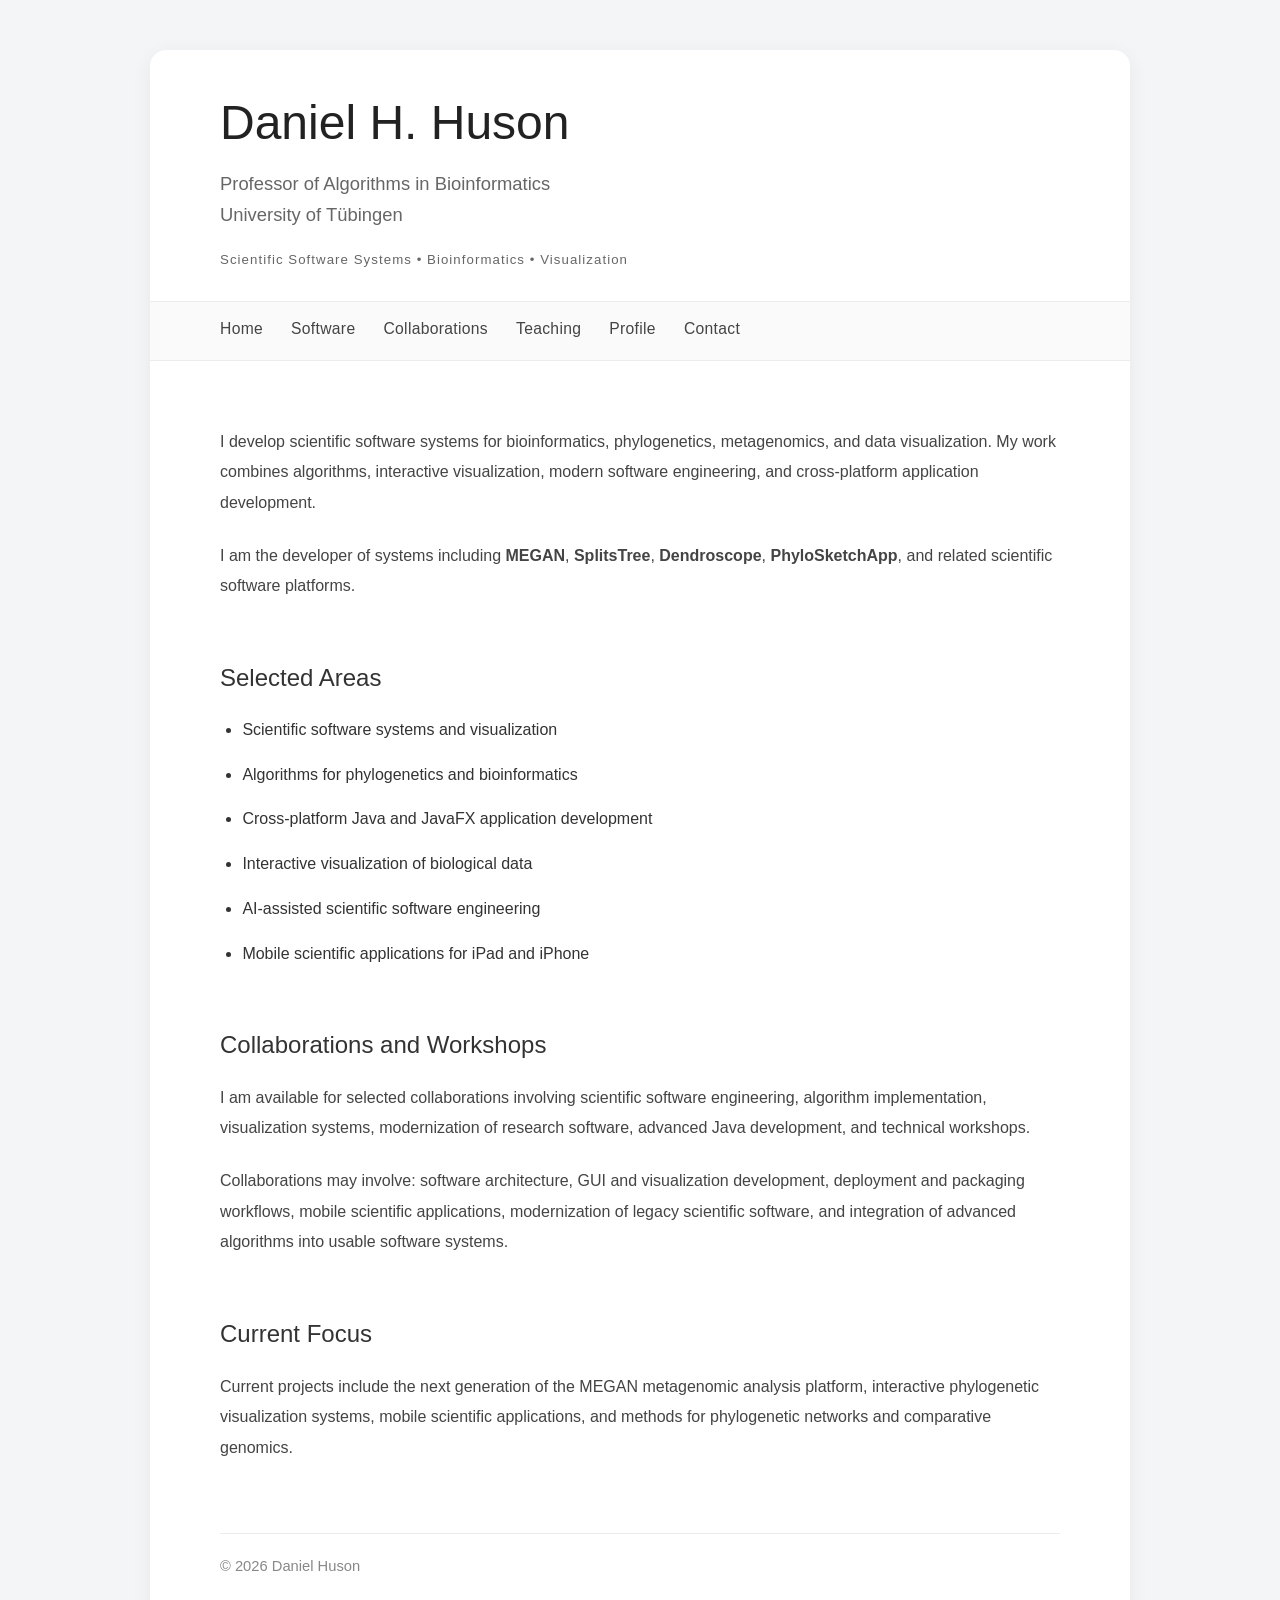
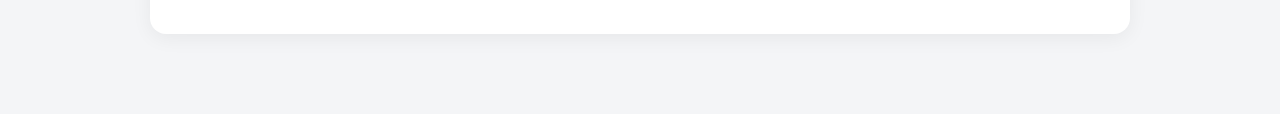
==== index.html @ 150fcbd6 "Update name in title and header to 'Daniel H. Huson'" ====
<!DOCTYPE html>
<html lang="en">

<head>
    <meta charset="UTF-8">
    <meta name="viewport" content="width=device-width, initial-scale=1.0">

    <title>Daniel H. Huson</title>

    <link rel="stylesheet" href="style.css">
</head>

<body>

<div class="container">

    <!-- Header -->

    <div class="header">

        <h1>Daniel H. Huson</h1>
<div class="subtitle">
    Professor of Algorithms in Bioinformatics<br>
    University of Tübingen

    <div class="tagline">
        Scientific Software Systems • Bioinformatics • Visualization
    </div>
</div>

    </div>

    <!-- Navigation -->

    <div class="navbar">
        <a href="index.html">Home</a>
        <a href="software.html">Software</a>
        <a href="collaborations.html">Collaborations</a>
        <a href="teaching.html">Teaching</a>
        <a href="profile.html">Profile</a>
        <a href="contact.html">Contact</a>
    </div>

    <!-- Main Content -->

    <div class="content">

        <p>
            I develop scientific software systems for bioinformatics,
            phylogenetics, metagenomics, and data visualization.
            My work combines algorithms, interactive visualization,
            modern software engineering, and cross-platform application development.
        </p>

        <p>
            I am the developer of systems including
            <strong>MEGAN</strong>,
            <strong>SplitsTree</strong>,
            <strong>Dendroscope</strong>,
            <strong>PhyloSketchApp</strong>,
            and related scientific software platforms.
        </p>

        <h2>Selected Areas</h2>

        <ul class="software-list">

            <li>
                Scientific software systems and visualization
            </li>

            <li>
                Algorithms for phylogenetics and bioinformatics
            </li>

            <li>
                Cross-platform Java and JavaFX application development
            </li>

            <li>
                Interactive visualization of biological data
            </li>

            <li>
                AI-assisted scientific software engineering
            </li>

            <li>
                Mobile scientific applications for iPad and iPhone
            </li>

        </ul>

        <h2>Collaborations and Workshops</h2>

        <p>
            I am available for selected collaborations involving
            scientific software engineering, algorithm implementation,
            visualization systems, modernization of research software,
            advanced Java development, and technical workshops.
        </p>

        <p>
            Collaborations may involve:
            software architecture,
            GUI and visualization development,
            deployment and packaging workflows,
            mobile scientific applications,
            modernization of legacy scientific software,
            and integration of advanced algorithms into usable software systems.
        </p>

        <h2>Current Focus</h2>

        <p>
            Current projects include the next generation of the
            MEGAN metagenomic analysis platform,
            interactive phylogenetic visualization systems,
            mobile scientific applications,
            and methods for phylogenetic networks and comparative genomics.
        </p>

        <!-- Footer -->

      <div class="footer">
    © <script>
        document.write(new Date().getFullYear())
    </script> Daniel Huson
</div>

    </div>

</div>

</body>

</html>
---- style.css ----
body {
    font-family: -apple-system, BlinkMacSystemFont, "Segoe UI", Helvetica, Arial, sans-serif;

    background-color: #f4f5f7;
    color: #333;

    margin: 0;
    padding: 0;
}

/* ---------- Main content card ---------- */

.container {
    max-width: 980px;

    margin: 50px auto 80px auto;

    background: white;

    border-radius: 16px;

    box-shadow:
        0 4px 20px rgba(0,0,0,0.06);

    padding: 0;
}

/* ---------- Header ---------- */

.header {
    padding: 45px 70px 30px 70px;

    border-bottom: 1px solid #ececec;
}

h1 {
    margin: 0;

    font-size: 3em;
    font-weight: 500;

    color: #222;
}

.subtitle {
    margin-top: 18px;

    font-size: 1.15em;
    line-height: 1.7;

    color: #666;
}

.tagline {
    margin-top: 18px;
    font-size: 0.72em;
    font-weight: 400;
    letter-spacing: 0.08em;
    color: #666;
}
/* ---------- Navigation ---------- */

.navbar {
    display: flex;
    gap: 28px;

    padding: 18px 70px;

    background: #fafafa;

    border-bottom: 1px solid #ececec;

    font-size: 0.98em;

    letter-spacing: 0.02em;
}

.navbar a {
    color: #444;

    text-decoration: none;

    padding-bottom: 4px;

    transition: all 0.15s ease;
}

.navbar a:hover {
    color: #000;

    border-bottom: 2px solid #4c78c2;
}

/* ---------- Content ---------- */

.content {
    padding: 50px 70px 60px 70px;
}

h2 {
    margin-top: 2.6em;
    margin-bottom: 1em;

    font-size: 1.5em;
    font-weight: 500;

    color: #333;
}

p {
    line-height: 1.9;

    margin-bottom: 1.4em;

    color: #444;
}

/* ---------- Lists ---------- */

.software-list {
    padding-left: 1.4em;
}

.software-list li {
    margin-bottom: 1em;

    line-height: 1.8;
}

/* ---------- Links ---------- */

a {
    color: #3366aa;
}

a:hover {
    color: #1d4f91;
}

/* ---------- Footer ---------- */

.footer {
    margin-top: 70px;

    padding-top: 24px;

    border-top: 1px solid #ececec;

    color: #888;

    font-size: 0.92em;
}

/* ---------- Mobile ---------- */

@media (max-width: 900px) {

    .header,
    .navbar,
    .content {
        padding-left: 30px;
        padding-right: 30px;
    }

    .navbar {
        flex-wrap: wrap;
        gap: 16px;
    }

    h1 {
        font-size: 2.2em;
    }
}

/* ---------- Cards ---------- */

.software-card,
.collaboration-card,
.topic-card,
.contact-card {
    margin-top: 2em;
    margin-bottom: 2em;
    padding: 28px 34px;
    background: #fafafa;
    border: 1px solid #ececec;
    border-radius: 12px;
    transition: all 0.15s ease;
}

.software-card:hover,
.collaboration-card:hover,
.topic-card:hover,
.contact-card:hover {
    box-shadow: 0 4px 16px rgba(0,0,0,0.06);
    transform: translateY(-2px);
}

.software-card h3,
.collaboration-card h3,
.topic-card h3,
.contact-card h3 {
    margin-top: 0;
    margin-bottom: 0.8em;
    font-size: 1.35em;
    font-weight: 500;
    color: #222;
}

.lead {
    font-size: 1.08em;
    color: #555;
}

.callout {
    margin-top: 2em;
    padding: 20px 24px;
    background: #f7f9fc;
    border-left: 4px solid #4c78c2;
    border-radius: 8px;
    line-height: 1.7;
    color: #444;
}

.software-image {

    width: 100%;

    max-width: 560px;

    display: block;

    margin-left: auto;
    margin-right: auto;

    margin-top: 1.5em;
    margin-bottom: 1.8em;

    border-radius: 10px;

    border: 1px solid #e5e5e5;

    box-shadow:
        0 2px 10px rgba(0,0,0,0.05);
}

.mobile-gallery {

    display: flex;

    gap: 24px;

    margin-top: 1.5em;
    margin-bottom: 2em;

    flex-wrap: wrap;
}

.mobile-image {

    width: 260px;

    border-radius: 18px;

    border: 1px solid #dddddd;

    box-shadow:
        0 2px 10px rgba(0,0,0,0.06);
}
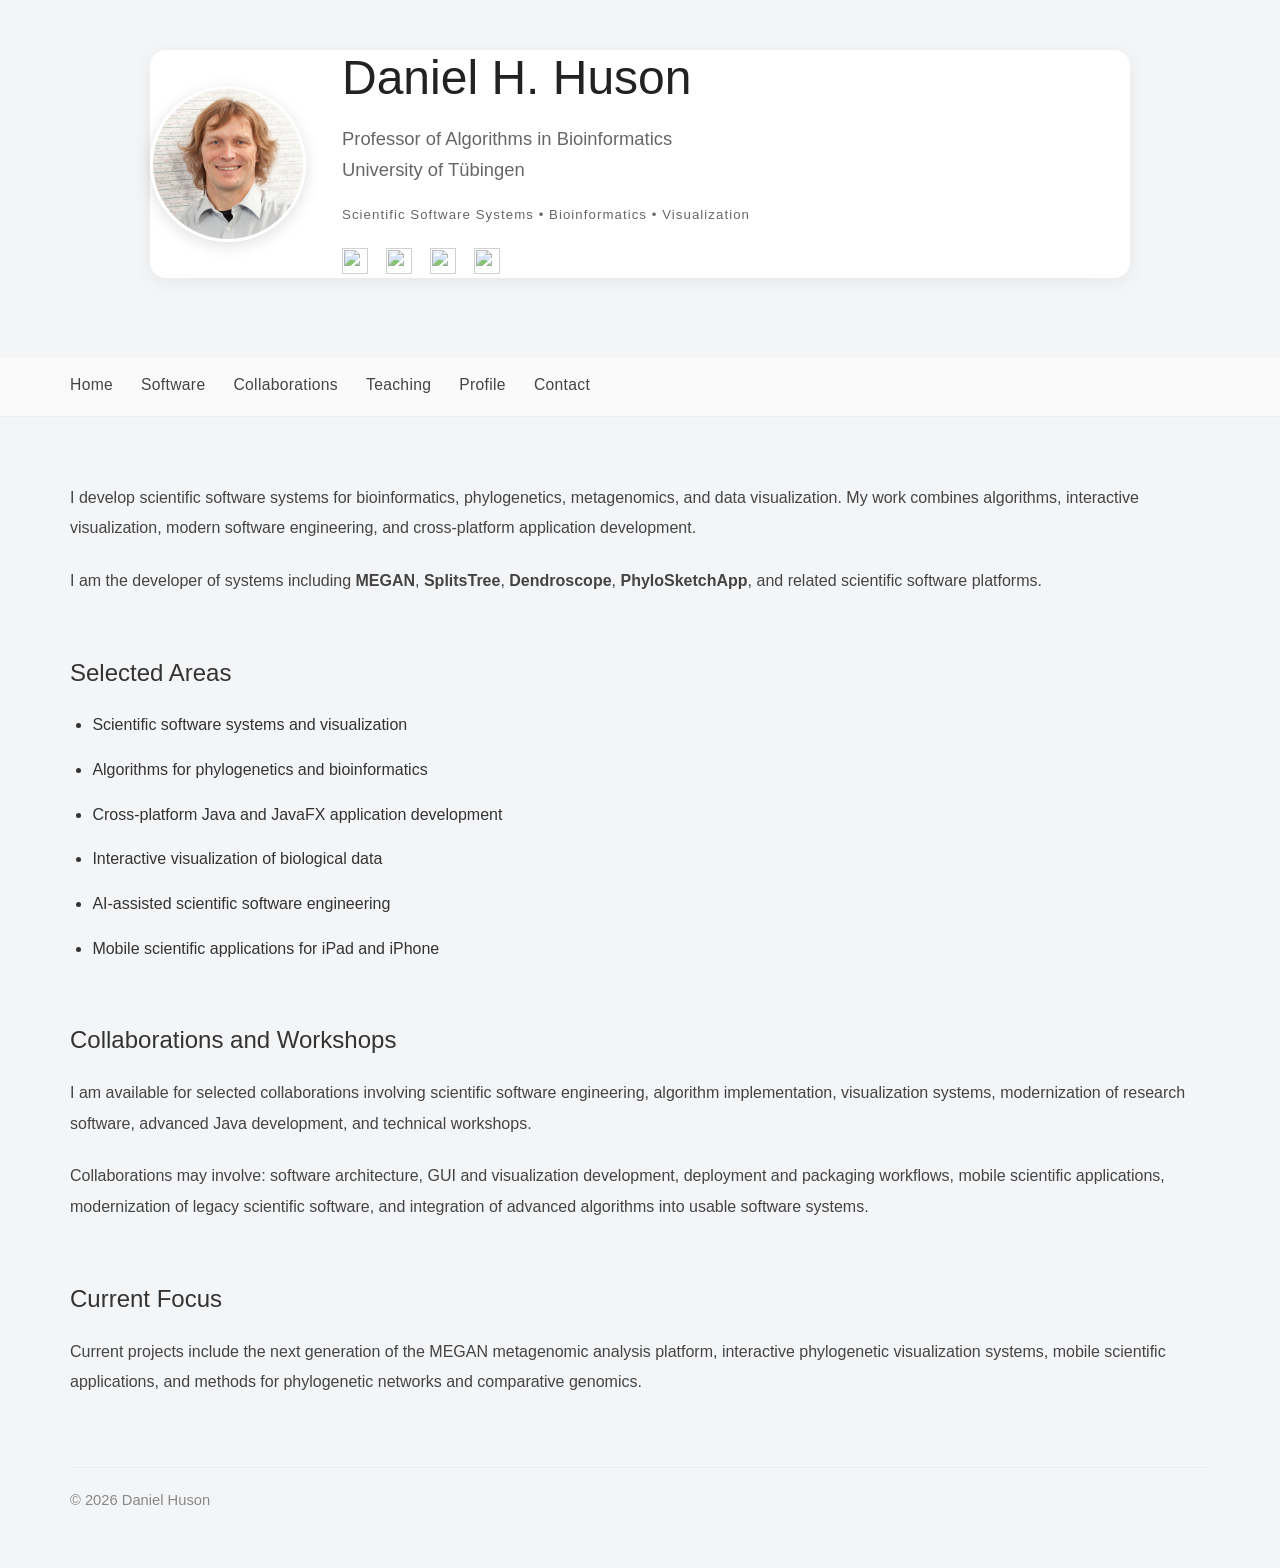
==== commit 72f47458: "Update header layout and add icon links" ====
--- a/index.html
+++ b/index.html
@@ -15,19 +15,46 @@
 <div class="container">
 
     <!-- Header -->
+<div class="header-layout">
 
-    <div class="header">
+    <img src="images/daniel-huson.jpg" class="profile-photo">
+
+    <div>
 
         <h1>Daniel H. Huson</h1>
-<div class="subtitle">
-    Professor of Algorithms in Bioinformatics<br>
-    University of Tübingen
 
-    <div class="tagline">
-        Scientific Software Systems • Bioinformatics • Visualization
+        <div class="subtitle">
+            Professor of Algorithms in Bioinformatics<br>
+            University of Tübingen
+
+            <div class="tagline">
+                Scientific Software Systems • Bioinformatics • Visualization
+            </div>
+        </div>
+
+        <div class="icon-links">
+
+            <a href="http://www-ab.cs.uni-tuebingen.de" title="University of Tübingen">
+                <img src="images/icon-university.svg" class="icon">
+            </a>
+
+            <a href="https://github.com/husonlab" title="GitHub">
+                <img src="images/icon-github.svg" class="icon">
+            </a>
+
+            <a href="https://scholar.google.com/citations?user=hLTZTG4AAAAJ&hl=en" title="Google Scholar">
+                <img src="images/icon-scholar.svg" class="icon">
+            </a>
+
+            <a href="mailto:daniel@huson.de" title="Email">
+                <img src="images/icon-email.svg" class="icon">
+            </a>
+
+        </div>
+
     </div>
+
 </div>
-
     </div>
 
     <!-- Navigation -->
--- a/style.css
+++ b/style.css
@@ -31,6 +31,30 @@
     padding: 45px 70px 30px 70px;
 
     border-bottom: 1px solid #ececec;
+}
+
+.header-layout {
+
+    display: flex;
+
+    align-items: center;
+
+    gap: 36px;
+}
+
+.profile-photo {
+
+    width: 150px;
+    height: 150px;
+
+    object-fit: cover;
+
+    border-radius: 50%;
+
+    border: 3px solid white;
+
+    box-shadow:
+        0 4px 16px rgba(0,0,0,0.12);
 }
 
 h1 {
@@ -266,3 +290,29 @@
     box-shadow:
         0 2px 10px rgba(0,0,0,0.06);
 }
+
+.icon-links {
+
+    display: flex;
+
+    gap: 18px;
+
+    margin-top: 22px;
+}
+
+.icon {
+
+    width: 26px;
+    height: 26px;
+
+    opacity: 0.72;
+
+    transition: all 0.15s ease;
+}
+
+.icon:hover {
+
+    opacity: 1.0;
+
+    transform: translateY(-1px);
+}
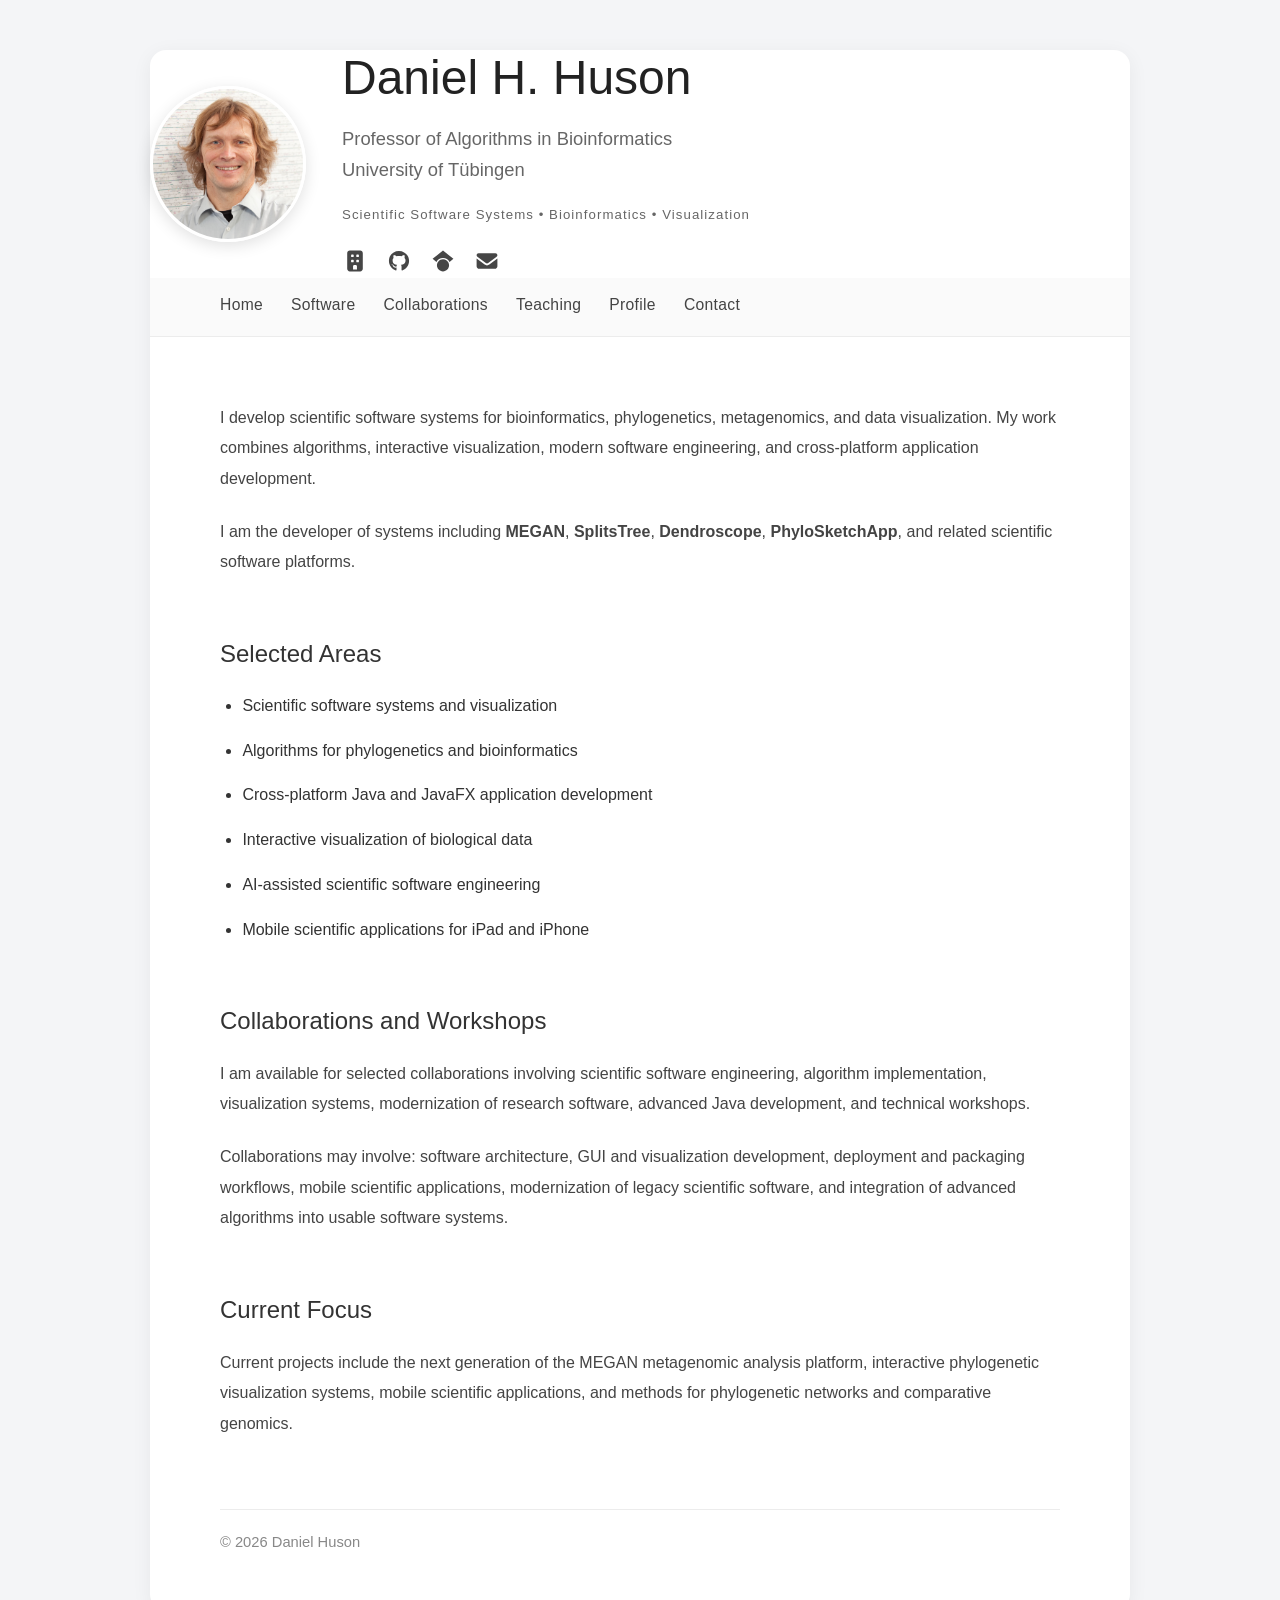
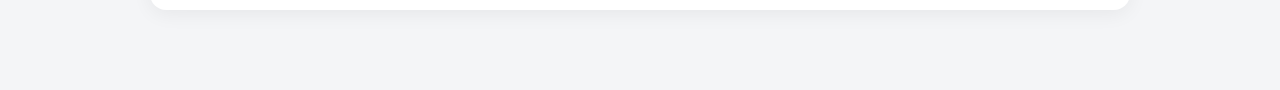
==== commit 10d4cc29: "Remove extra closing div tag in index.html" ====
--- a/index.html
+++ b/index.html
@@ -55,7 +55,7 @@
     </div>
 
 </div>
-    </div>
+   
 
     <!-- Navigation -->
 
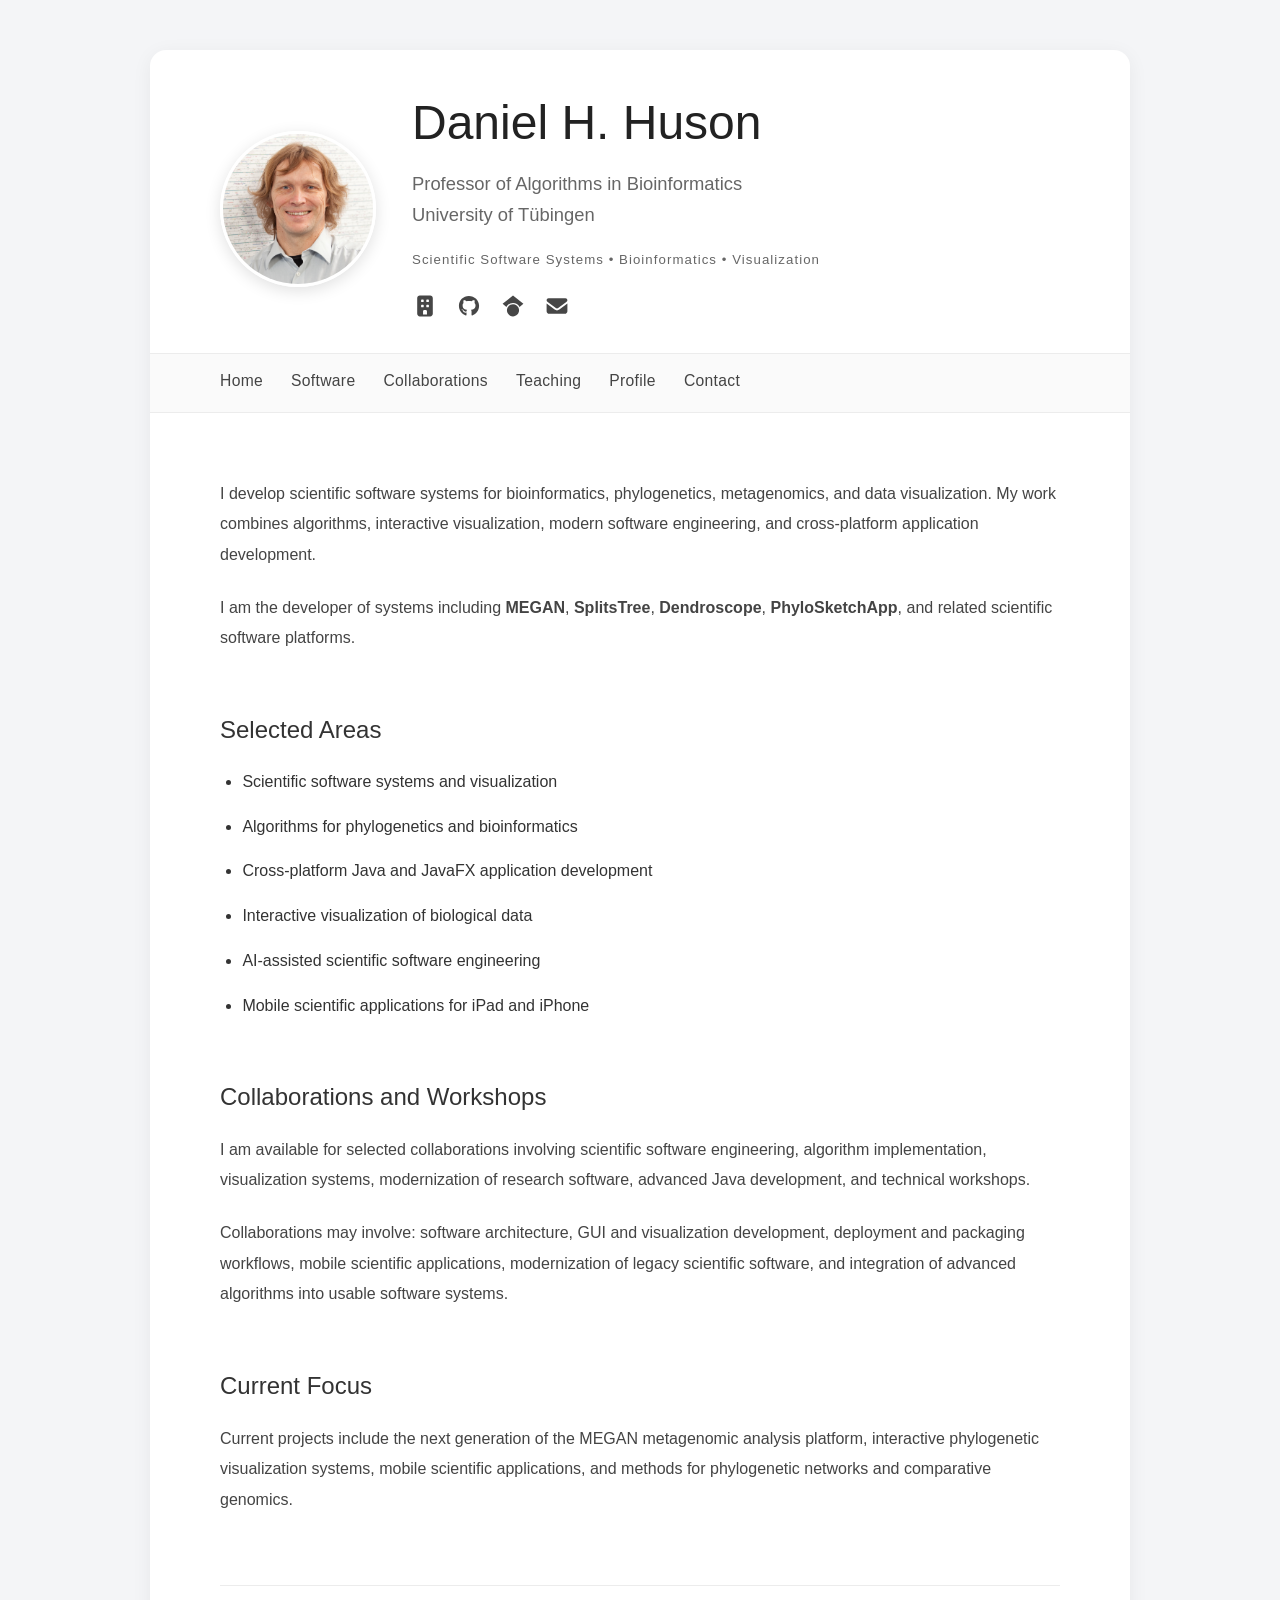
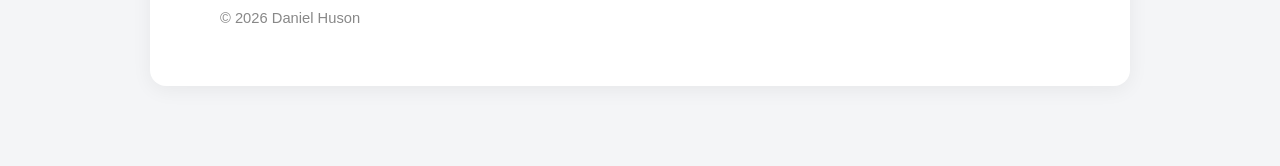
==== commit 83d9302e: "Update index.html" ====
--- a/index.html
+++ b/index.html
@@ -15,6 +15,7 @@
 <div class="container">
 
     <!-- Header -->
+    <div class="header">
 <div class="header-layout">
 
     <img src="images/daniel-huson.jpg" class="profile-photo">
@@ -51,9 +52,8 @@
             </a>
 
         </div>
-
     </div>
-
+</div>
 </div>
    
 
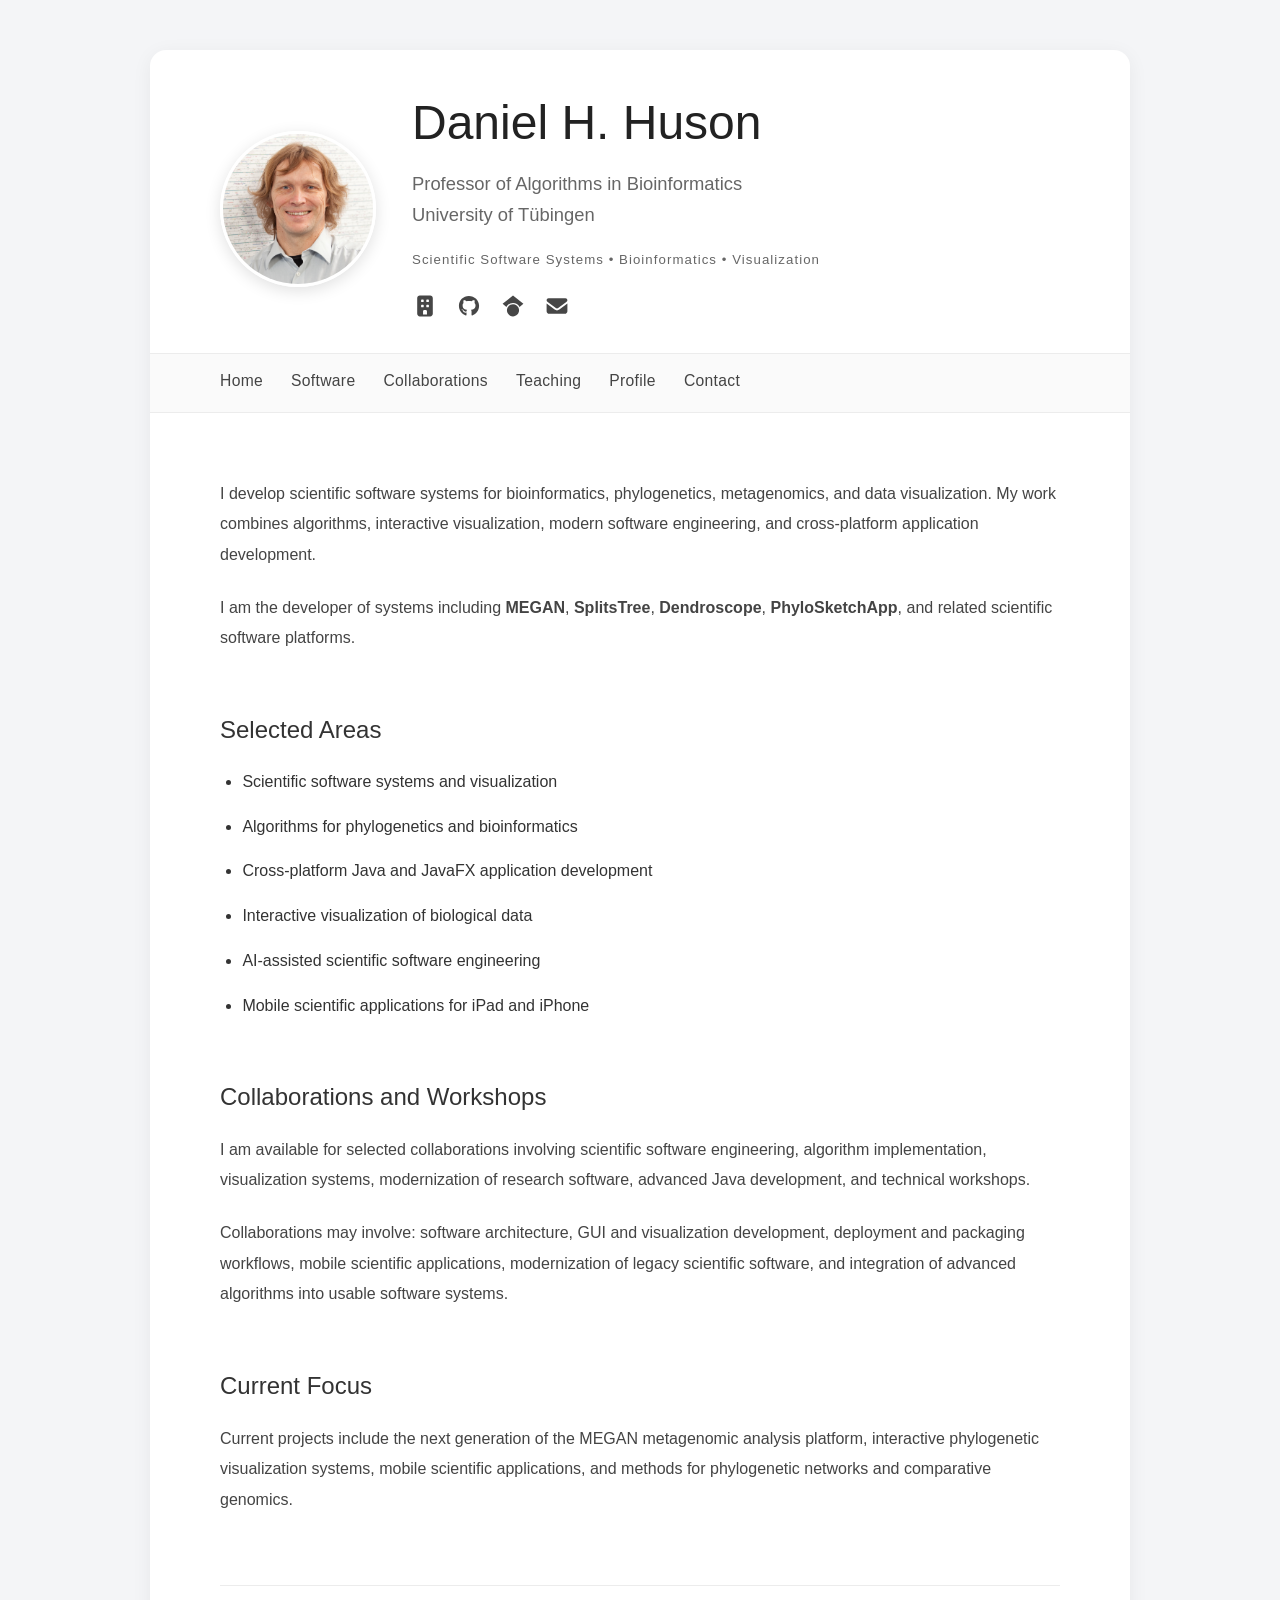
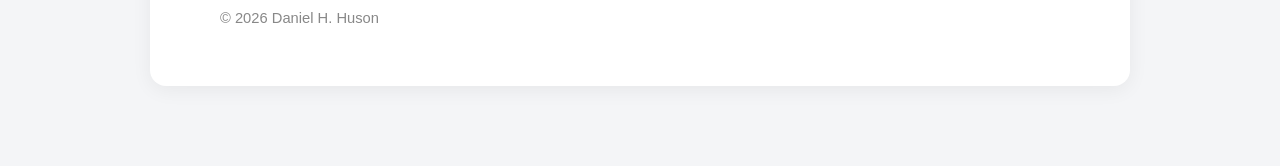
==== commit 85332cb1: "Update index.html" ====
--- a/index.html
+++ b/index.html
@@ -152,7 +152,7 @@
       <div class="footer">
     © <script>
         document.write(new Date().getFullYear())
-    </script> Daniel Huson
+    </script> Daniel H. Huson
 </div>
 
     </div>
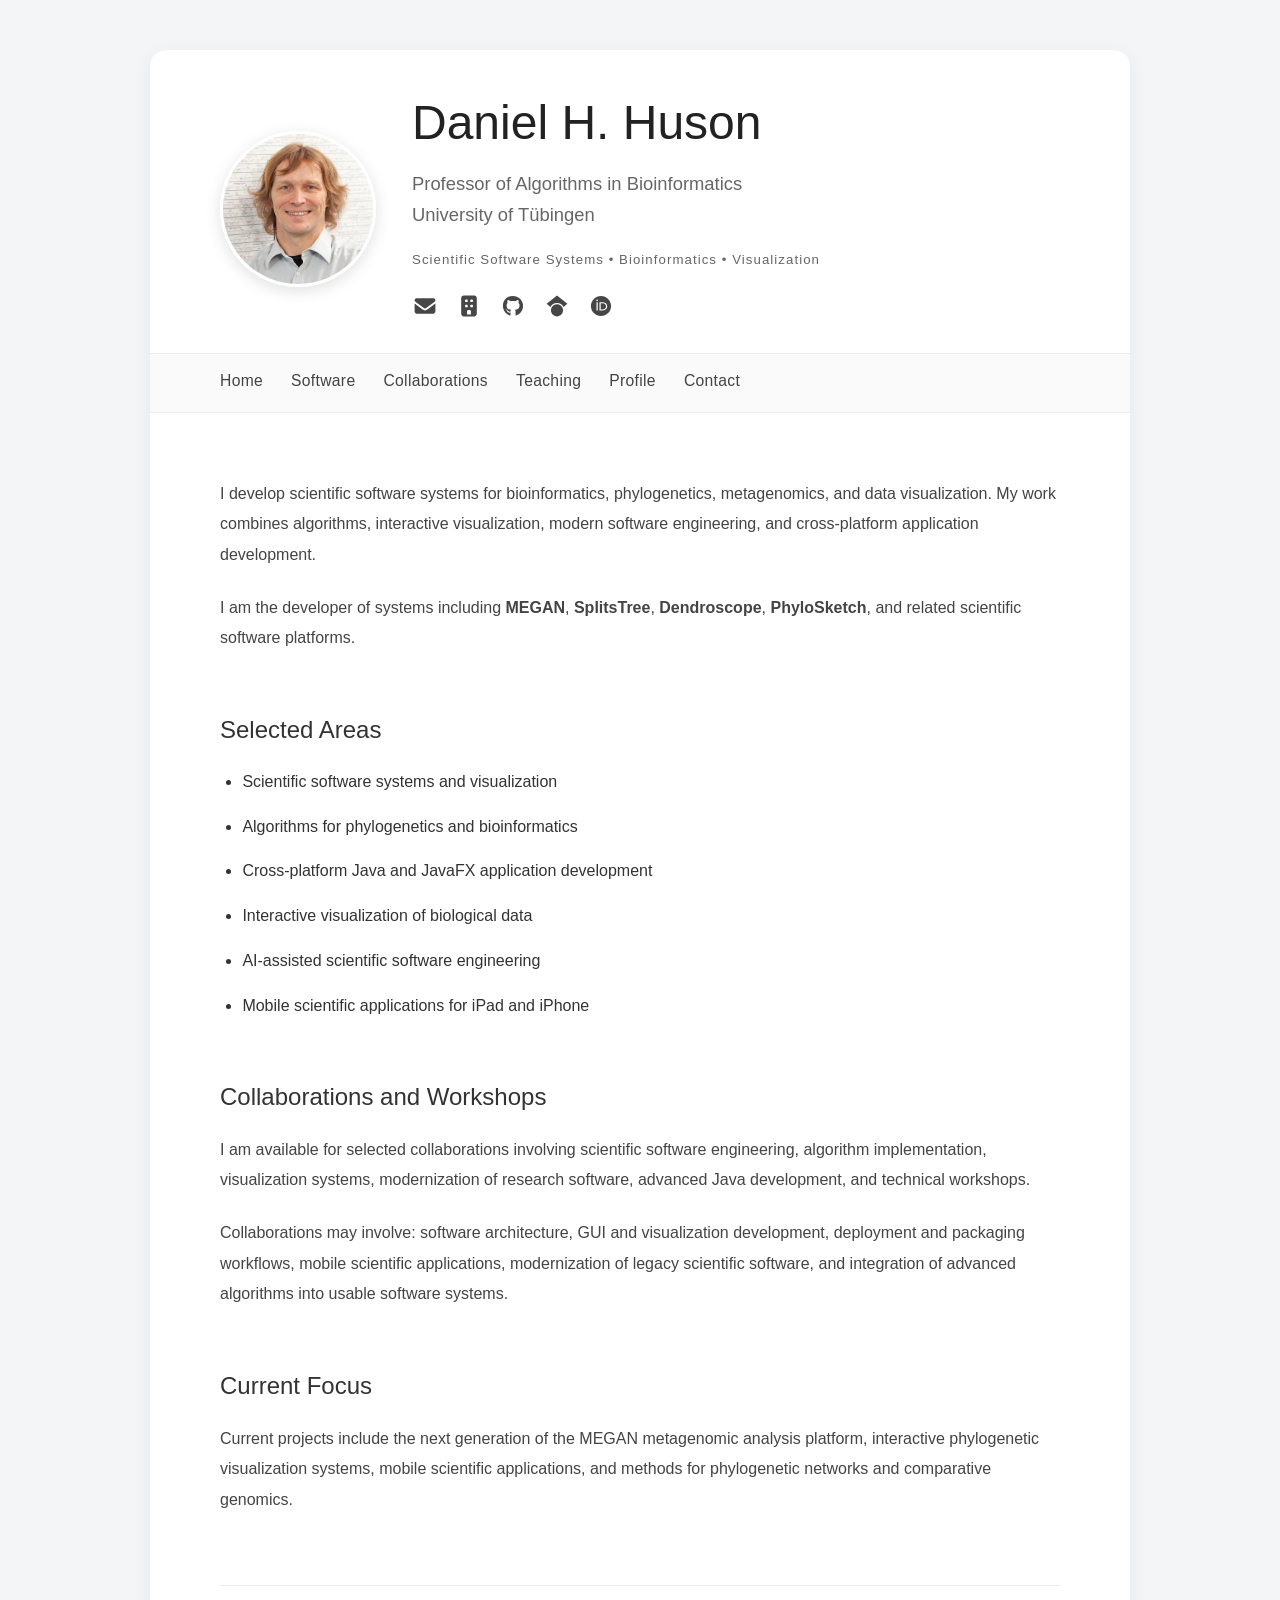
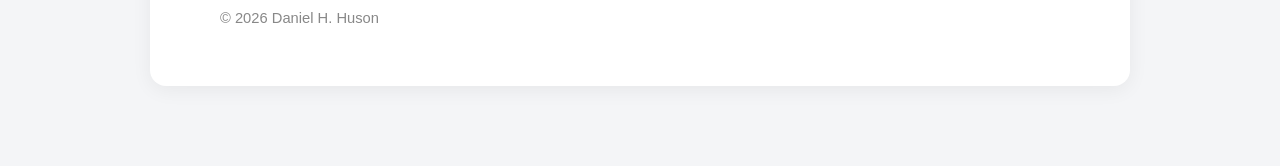
==== commit 0252c640: "major redesign" ====
--- a/index.html
+++ b/index.html
@@ -3,11 +3,11 @@
 
 <head>
     <meta charset="UTF-8">
-    <meta name="viewport" content="width=device-width, initial-scale=1.0">
+    <meta content="width=device-width, initial-scale=1.0" name="viewport">
 
     <title>Daniel H. Huson</title>
 
-    <link rel="stylesheet" href="style.css">
+    <link href="style.css" rel="stylesheet">
 </head>
 
 <body>
@@ -16,46 +16,50 @@
 
     <!-- Header -->
     <div class="header">
-<div class="header-layout">
+        <div class="header-layout">
 
-    <img src="images/daniel-huson.jpg" class="profile-photo">
+            <img alt="portrait photo" class="profile-photo" src="images/daniel-huson.jpg">
 
-    <div>
+            <div>
+                <h1>Daniel H. Huson</h1>
 
-        <h1>Daniel H. Huson</h1>
+                <div class="subtitle">
+                    Professor of Algorithms in Bioinformatics<br>
+                    University of Tübingen
 
-        <div class="subtitle">
-            Professor of Algorithms in Bioinformatics<br>
-            University of Tübingen
+                    <div class="tagline">
+                        Scientific Software Systems • Bioinformatics • Visualization
+                    </div>
+                </div>
 
-            <div class="tagline">
-                Scientific Software Systems • Bioinformatics • Visualization
+                <div class="icon-links">
+                    <a href="mailto:daniel@huson.de" title="Email">
+                        <img alt="Email" class="icon" src="images/icon-email.svg">
+                    </a>
+                    <a href="h
+                    ttps://uni-tuebingen.de/fakultaeten/mathematisch-naturwissenschaftliche-fakultaet/fachbereiche/informatik/lehrstuehle/algorithms-in-bioinformatics/"
+                       title="University of Tübingen">
+                        <img alt="University" class="icon" src="images/icon-university.svg">
+                    </a>
+
+                    <a href="https://github.com/husonlab" title="GitHub">
+                        <img alt="GitHub" class="icon" src="images/icon-github.svg">
+                    </a>
+
+                    <a href="https://scholar.google.com/citations?user=hLTZTG4AAAAJ&hl=en" title="Google Scholar">
+                        <img alt="Google Scholar" class="icon" src="images/icon-scholar.svg">
+                    </a>
+
+
+                    <a href="https://orcid.org/0000-0002-2961-604X" title="ORCID">
+                        <img alt="Orcid" class="icon" src="images/icon-orcid.svg">
+                    </a>
+
+                </div>
             </div>
         </div>
+    </div>
 
-        <div class="icon-links">
-
-            <a href="http://www-ab.cs.uni-tuebingen.de" title="University of Tübingen">
-                <img src="images/icon-university.svg" class="icon">
-            </a>
-
-            <a href="https://github.com/husonlab" title="GitHub">
-                <img src="images/icon-github.svg" class="icon">
-            </a>
-
-            <a href="https://scholar.google.com/citations?user=hLTZTG4AAAAJ&hl=en" title="Google Scholar">
-                <img src="images/icon-scholar.svg" class="icon">
-            </a>
-
-            <a href="mailto:daniel@huson.de" title="Email">
-                <img src="images/icon-email.svg" class="icon">
-            </a>
-
-        </div>
-    </div>
-</div>
-</div>
-   
 
     <!-- Navigation -->
 
@@ -84,7 +88,7 @@
             <strong>MEGAN</strong>,
             <strong>SplitsTree</strong>,
             <strong>Dendroscope</strong>,
-            <strong>PhyloSketchApp</strong>,
+            <strong>PhyloSketch</strong>,
             and related scientific software platforms.
         </p>
 
@@ -149,16 +153,16 @@
 
         <!-- Footer -->
 
-      <div class="footer">
-    © <script>
-        document.write(new Date().getFullYear())
-    </script> Daniel H. Huson
-</div>
-
+        <div class="footer">
+            © <span id="year"></span> Daniel H. Huson
+        </div>
     </div>
 
 </div>
-
+<script>
+    document.getElementById("year").textContent =
+        new Date().getFullYear();
+</script>
 </body>
 
 </html>
--- a/style.css
+++ b/style.css
@@ -19,8 +19,7 @@
 
     border-radius: 16px;
 
-    box-shadow:
-        0 4px 20px rgba(0,0,0,0.06);
+    box-shadow: 0 4px 20px rgba(0, 0, 0, 0.06);
 
     padding: 0;
 }
@@ -53,8 +52,7 @@
 
     border: 3px solid white;
 
-    box-shadow:
-        0 4px 16px rgba(0,0,0,0.12);
+    box-shadow: 0 4px 16px rgba(0, 0, 0, 0.12);
 }
 
 h1 {
@@ -82,6 +80,7 @@
     letter-spacing: 0.08em;
     color: #666;
 }
+
 /* ---------- Navigation ---------- */
 
 .navbar {
@@ -215,7 +214,7 @@
 .collaboration-card:hover,
 .topic-card:hover,
 .contact-card:hover {
-    box-shadow: 0 4px 16px rgba(0,0,0,0.06);
+    box-shadow: 0 4px 16px rgba(0, 0, 0, 0.06);
     transform: translateY(-2px);
 }
 
@@ -263,8 +262,7 @@
 
     border: 1px solid #e5e5e5;
 
-    box-shadow:
-        0 2px 10px rgba(0,0,0,0.05);
+    box-shadow: 0 2px 10px rgba(0, 0, 0, 0.05);
 }
 
 .mobile-gallery {
@@ -287,8 +285,7 @@
 
     border: 1px solid #dddddd;
 
-    box-shadow:
-        0 2px 10px rgba(0,0,0,0.06);
+    box-shadow: 0 2px 10px rgba(0, 0, 0, 0.06);
 }
 
 .icon-links {
@@ -316,3 +313,51 @@
 
     transform: translateY(-1px);
 }
+
+.contact-card {
+
+    display: flex;
+
+    align-items: center;
+
+    gap: 24px;
+
+    margin-top: 1.8em;
+
+    padding: 24px 28px;
+
+    background: #fafafa;
+
+    border: 1px solid #ececec;
+
+    border-radius: 12px;
+
+    transition: all 0.15s ease;
+}
+
+.contact-card:hover {
+
+    box-shadow: 0 4px 16px rgba(0, 0, 0, 0.05);
+
+    transform: translateY(-1px);
+}
+
+.contact-icon {
+
+    width: 34px;
+    height: 34px;
+
+    flex-shrink: 0;
+
+    opacity: 0.8;
+}
+
+.contact-card h3 {
+
+    margin-top: 0;
+    margin-bottom: 0.3em;
+
+    font-size: 1.15em;
+
+    font-weight: 500;
+}
